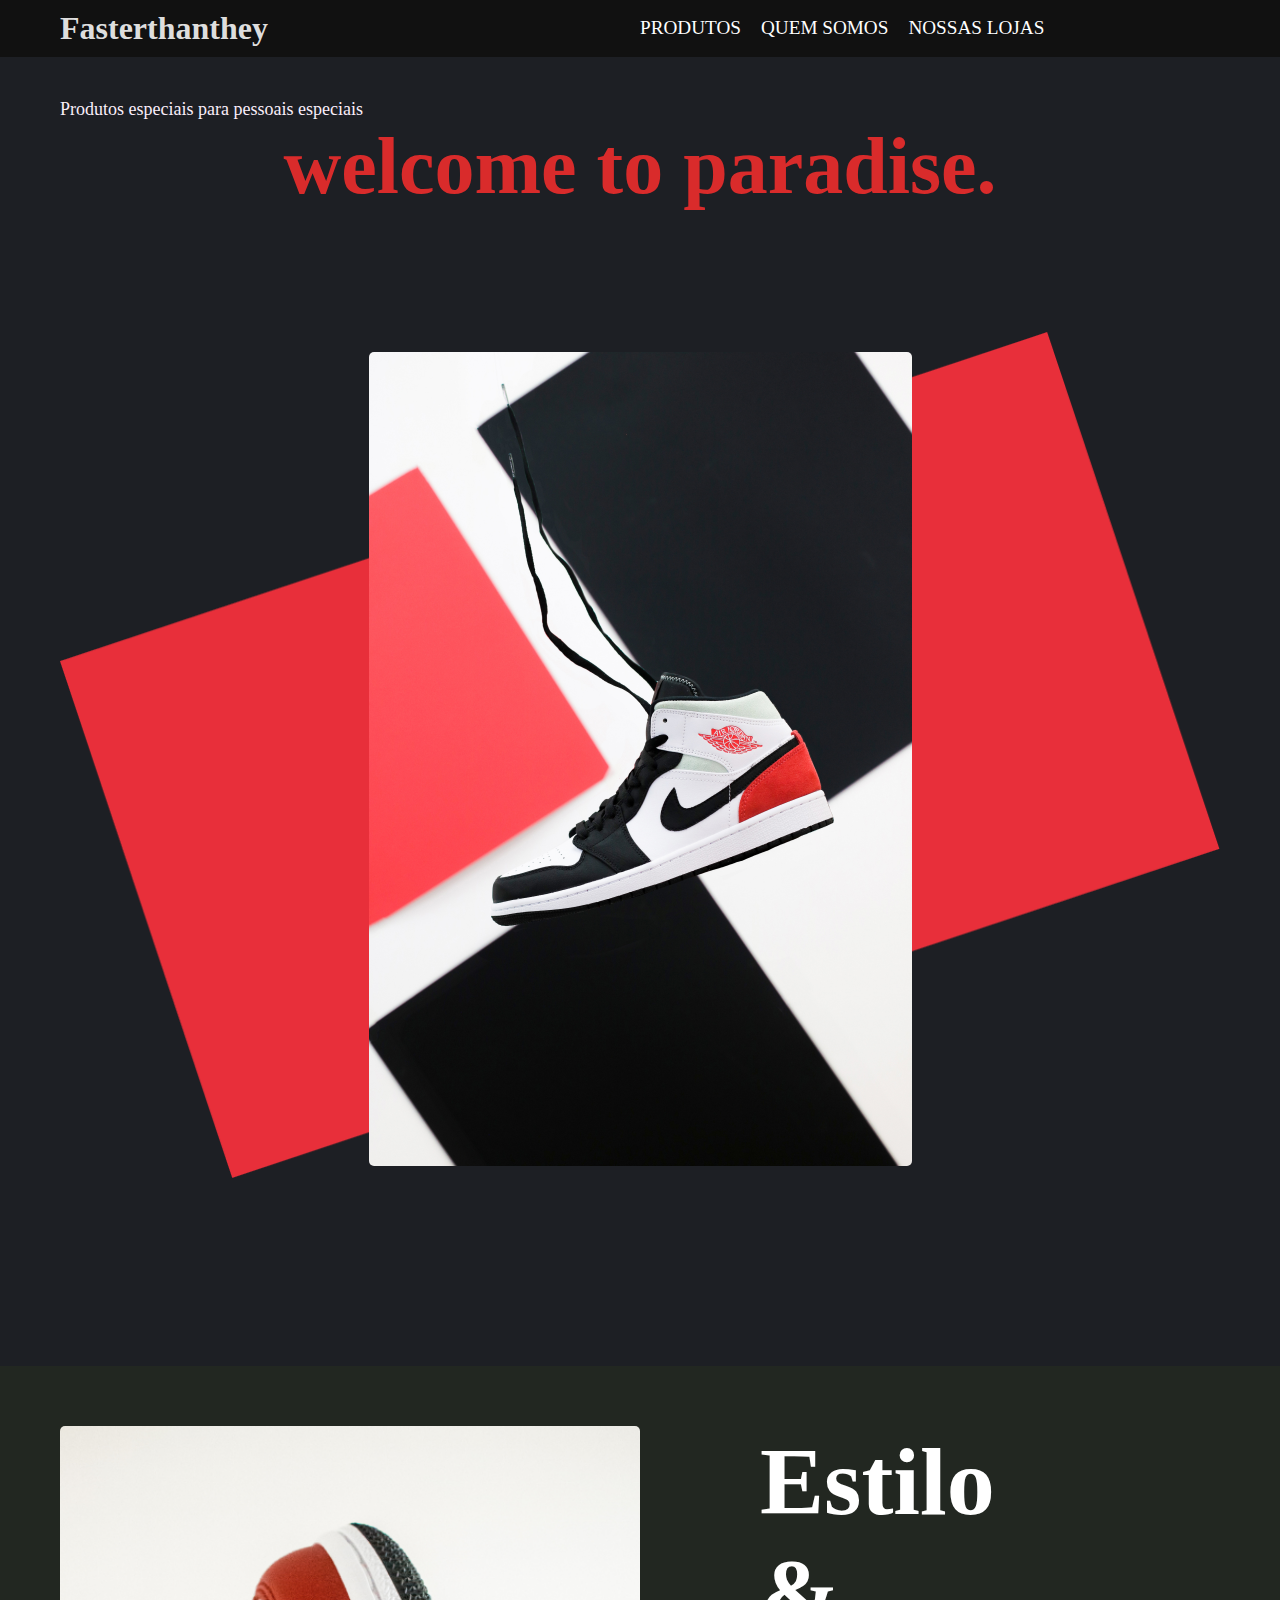
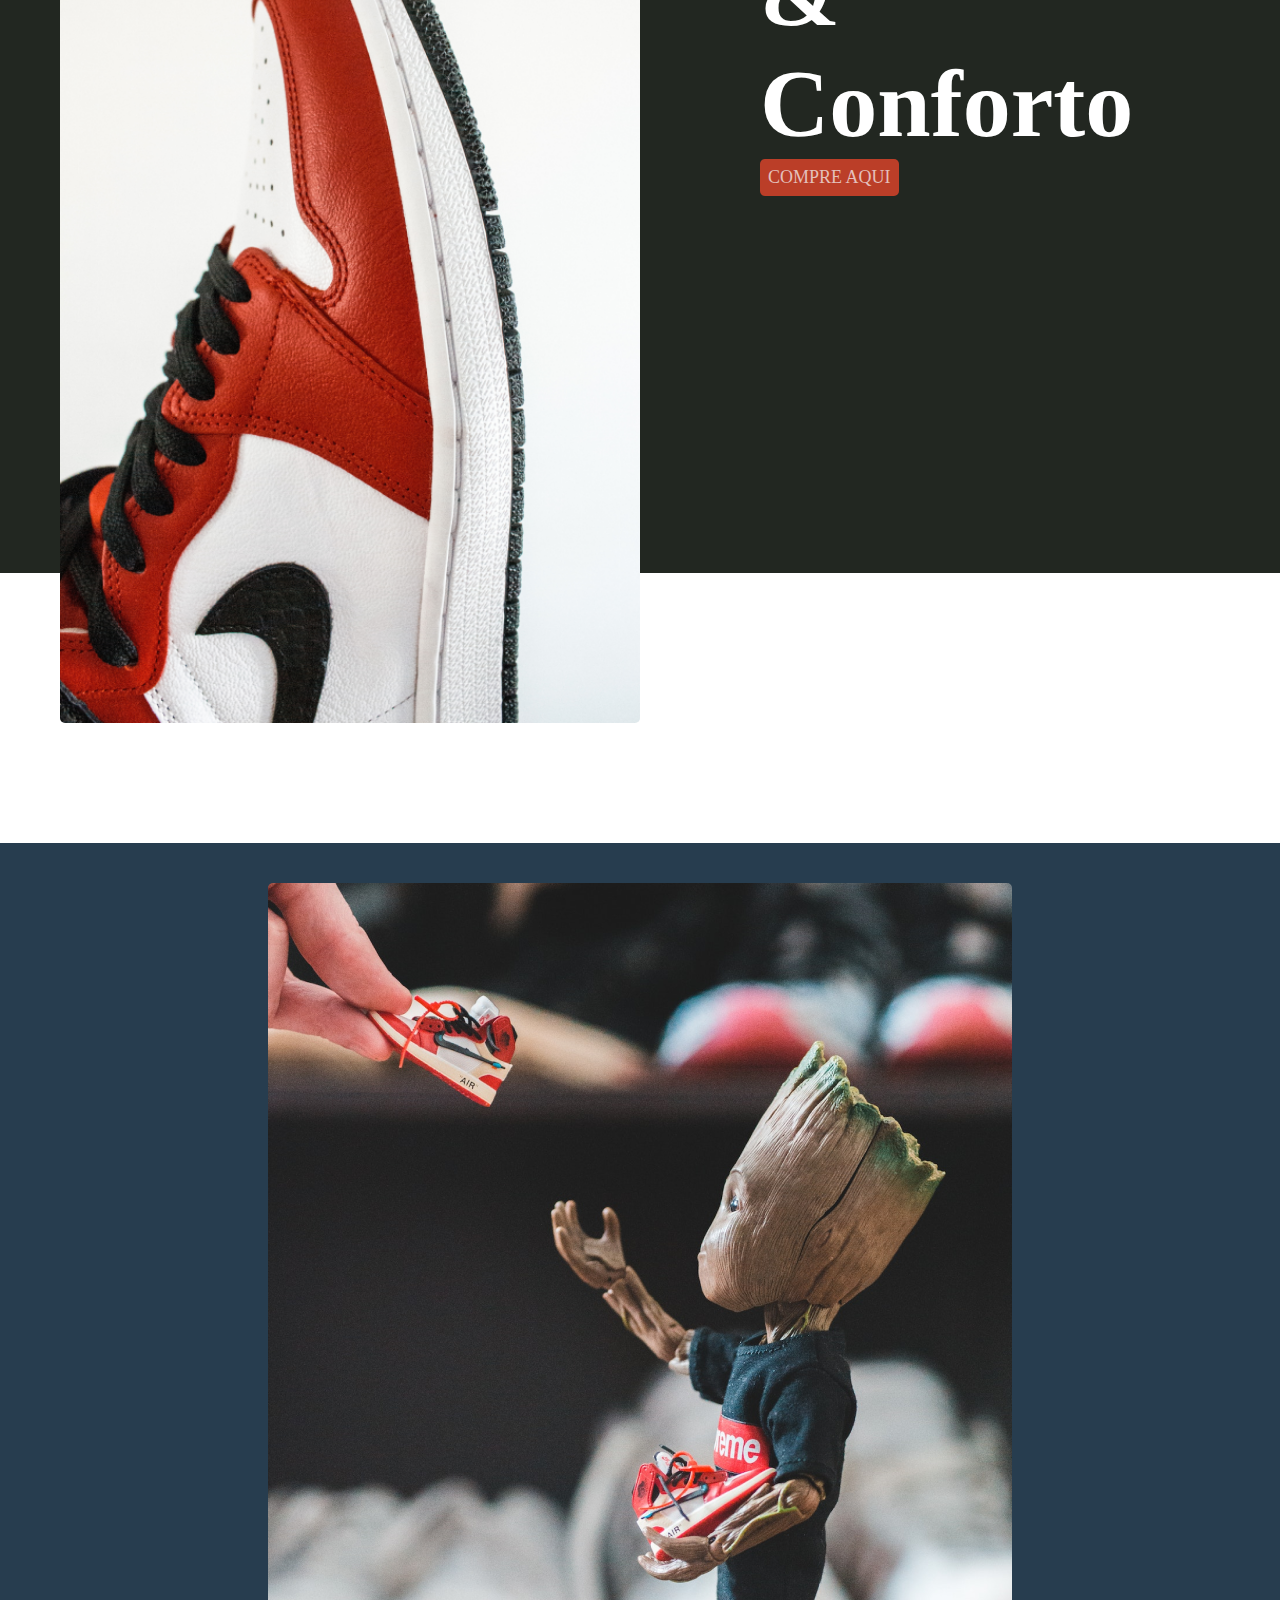
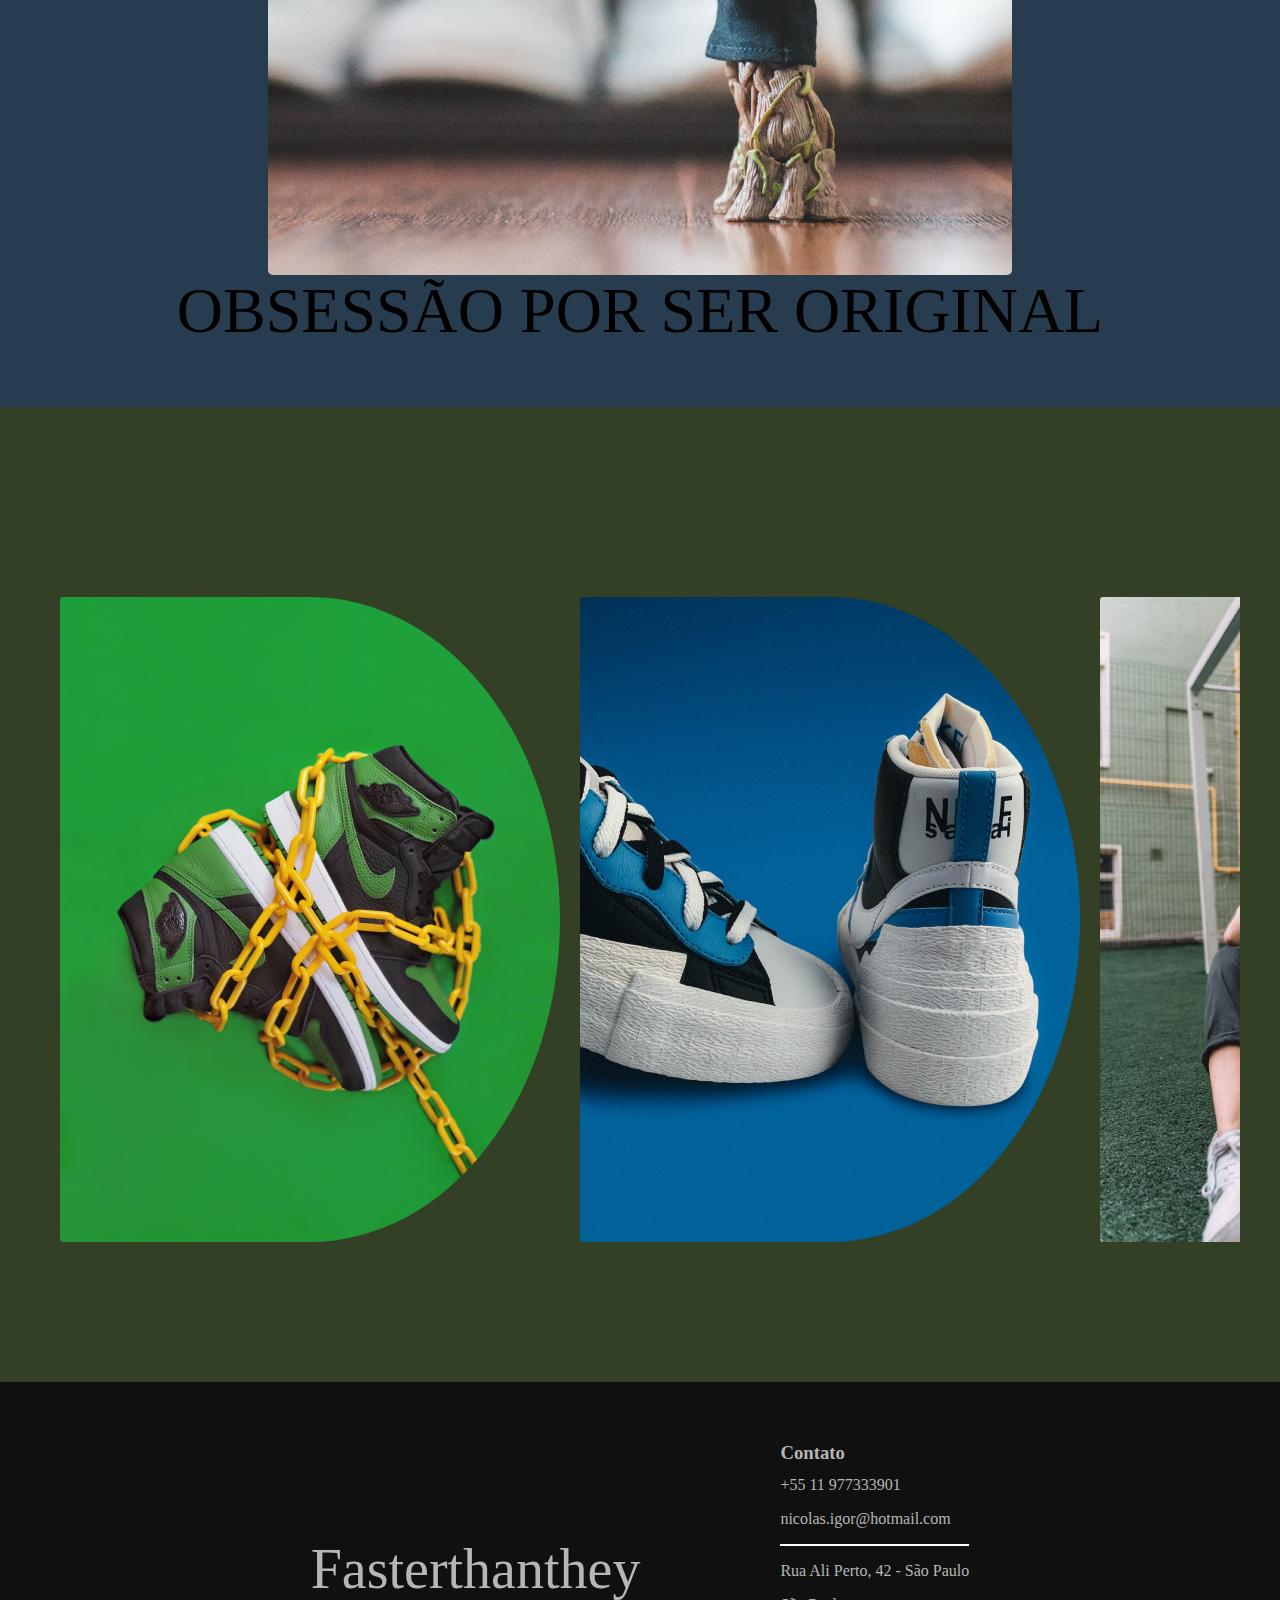
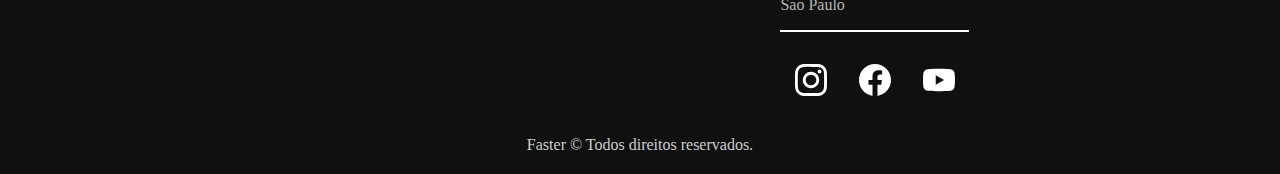
==== index.html @ 18b00ed6 "atualização" ====
<!DOCTYPE html>
<html lang="pt-br">

<head>
    <meta charset="UTF-8">
    <meta http-equiv="X-UA-Compatible" content="IE=edge">
    <meta name="viewport" content="width=device-width, initial-scale=1.0">
    <link rel="shortcut icon" href="./imagem/favicon-letra-n.ico" type="image/x-icon">
    <title>Fasterthanthey Store | Home</title>
    <link rel="stylesheet" href="./css/style.css">
    <link href="https://fonts.googleapis.com/css2?family=Material+Symbols+Outlined" rel="stylesheet" />
    <link href="https://fonts.googleapis.com/css2?family=Bruno+Ace+SC&display=swap" rel="stylesheet">
</head>

<body id="home">
    <header>

        <div class="header-bg">

            <div class="header-menu container">
                <h1><a href="./">Fasterthanthey</a></h1>
                <div class="header-menu-lista">
                    <nav>
                        <ul id="itens">
                            <li><a href="./produtos.html">PRODUTOS</a></li>
                            <li><a href="./quemsomos.html">QUEM SOMOS</a></li>
                            <li><a href="./lojas.html">NOSSAS LOJAS</a></li>
                        </ul>
                    </nav>
                </div>
            </div>
        </div>

    </header>



    <main>

        <div class="introducao-bg">

            <div class="introducao container">
                <div class="titulo">

                    <p class="font-1-m cor-5">Produtos especiais para pessoais especiais</p>
                    <h1>welcome to paradise.</h1>

                </div>

                <picture class="introducao-imagem">
                    <source media="(max-width:850px)" srcset="./imagem/home/foto-p-Nike-Air-Jordan-home.png"
                        type="image/png">
                    <img src="./imagem/home/Nike-Air-Jordan.jpg" alt="tenis nike air jordan">
                </picture>  

   

            </div>
        </div>
        

        <article>
            <div class="conteudo-bg">

                <div class="conteudo container">

                    <div class="conteudo-imagem">
                        <img src="./imagem/home/Nike-Air-Jordan-2.png" alt="tenis nike air jordan vermelho">
                    </div>

                    <div class="conteudo-texto">
                        <h2>Estilo & Conforto</h2>
                        <a class="botao" href="./produtos.html">Compre Aqui</a>
                    </div>

                </div>
            </div>

        </article>

        <section class=" conteudo-dois">

            <div class="container">

                <picture class="imagem-conteudo-dois">
                    <source media="(max-width:1050px)" srcset="./imagem/groot.png" type="image/jpg">
                    <img src="./imagem/groot.png" alt="groot com air jordan off white">
                </picture>

            </div>

            <h3 class="font-1-xxl-b">obsessão por ser original</h3>

        </section>

        <section id="home-page" class="conteudo-final-bg">

            <div class="conteudo-final carrossel container">

                <img src="/imagem/home/carrossel01.png" alt="">
                <img src="/imagem/home/carrossel02.png" alt="">
                <img src="/imagem/home/carrossel03.png" alt="">
                <img src="/imagem/home/carrossel04.png" alt="">
            </div>

        </section>


    </main>


    <footer class="footer-bg">
        <div class="footer container">
            <h1>Fasterthanthey</h1>
            <div class="footer-contato">
                <h3>Contato</h3>
                <ul>
                    <li><a href="tel:+5511977333901">+55 11 977333901</a></li>
                    <li><a href="mailto:nicolas.igor@hotmail.com">nicolas.igor@hotmail.com</a></li>
                    <li>Rua Ali Perto, 42 - São Paulo</li>
                    <li>São Paulo</li>
                </ul>


                <div class="footer-rede">
                    <a href="">
                        <img src="./img/redes/instagram.svg" alt="Instagram">
                    </a>

                    <a href="">
                        <img src="./img/redes/facebook.svg" alt="Instagram">
                    </a>

                    <a href="">
                        <img src="./img/redes/youtube.svg" alt="Instagram">
                    </a>

                </div>
            </div>



        </div>


        <div class="footer-copy cor-4">
            <p>Faster © Todos direitos reservados.</p>
        </div>
        </div>
    </footer>
</body>

</html>
---- css/style.css ----
/* Global  */
@import "./global/global.css";
@import "./global/header.css";
@import "./global/footer.css";

/* Utilidades  */
@import "./utilidades/componentes.css";
@import "./utilidades/cores.css";
@import "./utilidades/tipografia.css";

/* Home  */

@import "./Home/introducao.css";
@import "./Home/conteudo.css";


/* Produtos  */

@import "./produtos.css/produtos.css";  

/* Quem Somos */

@import "./quem-somos/quem-somos.css";


/* Lojas */

@import "./lojas/lojas.css";
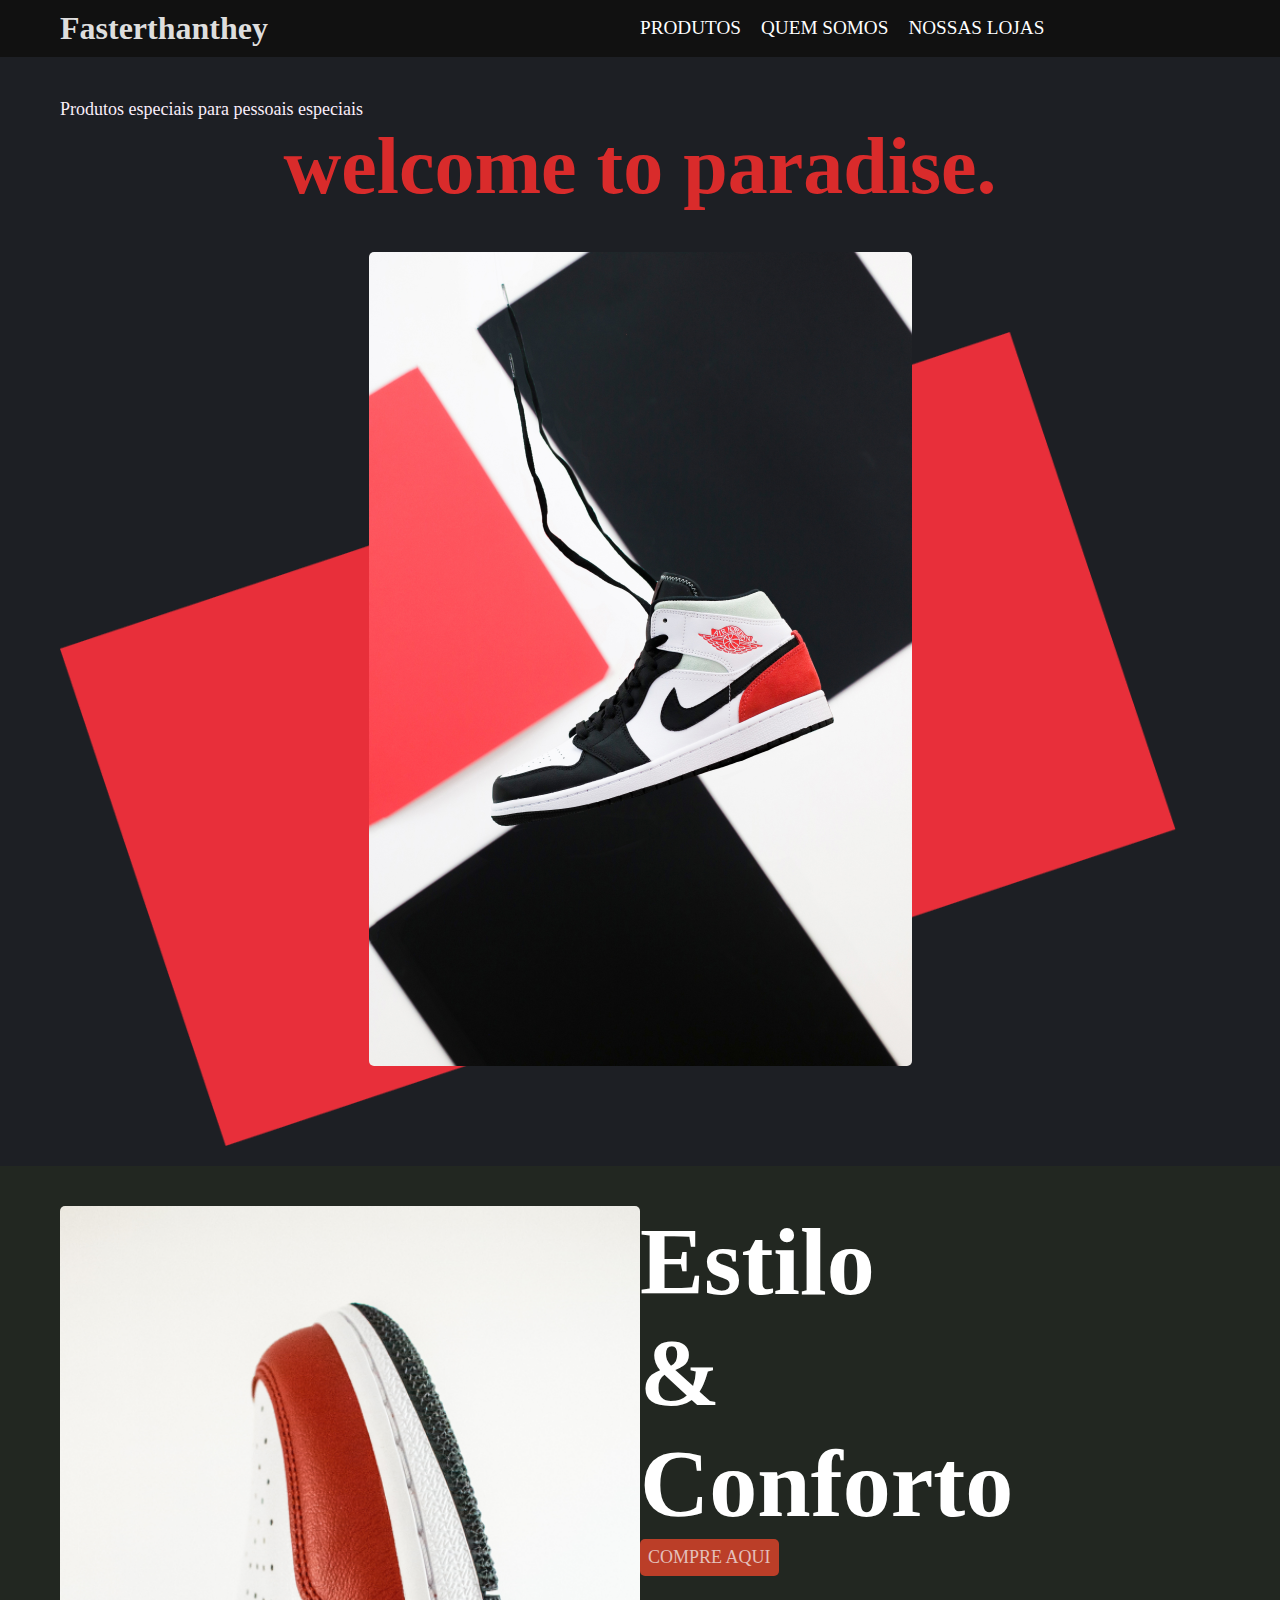
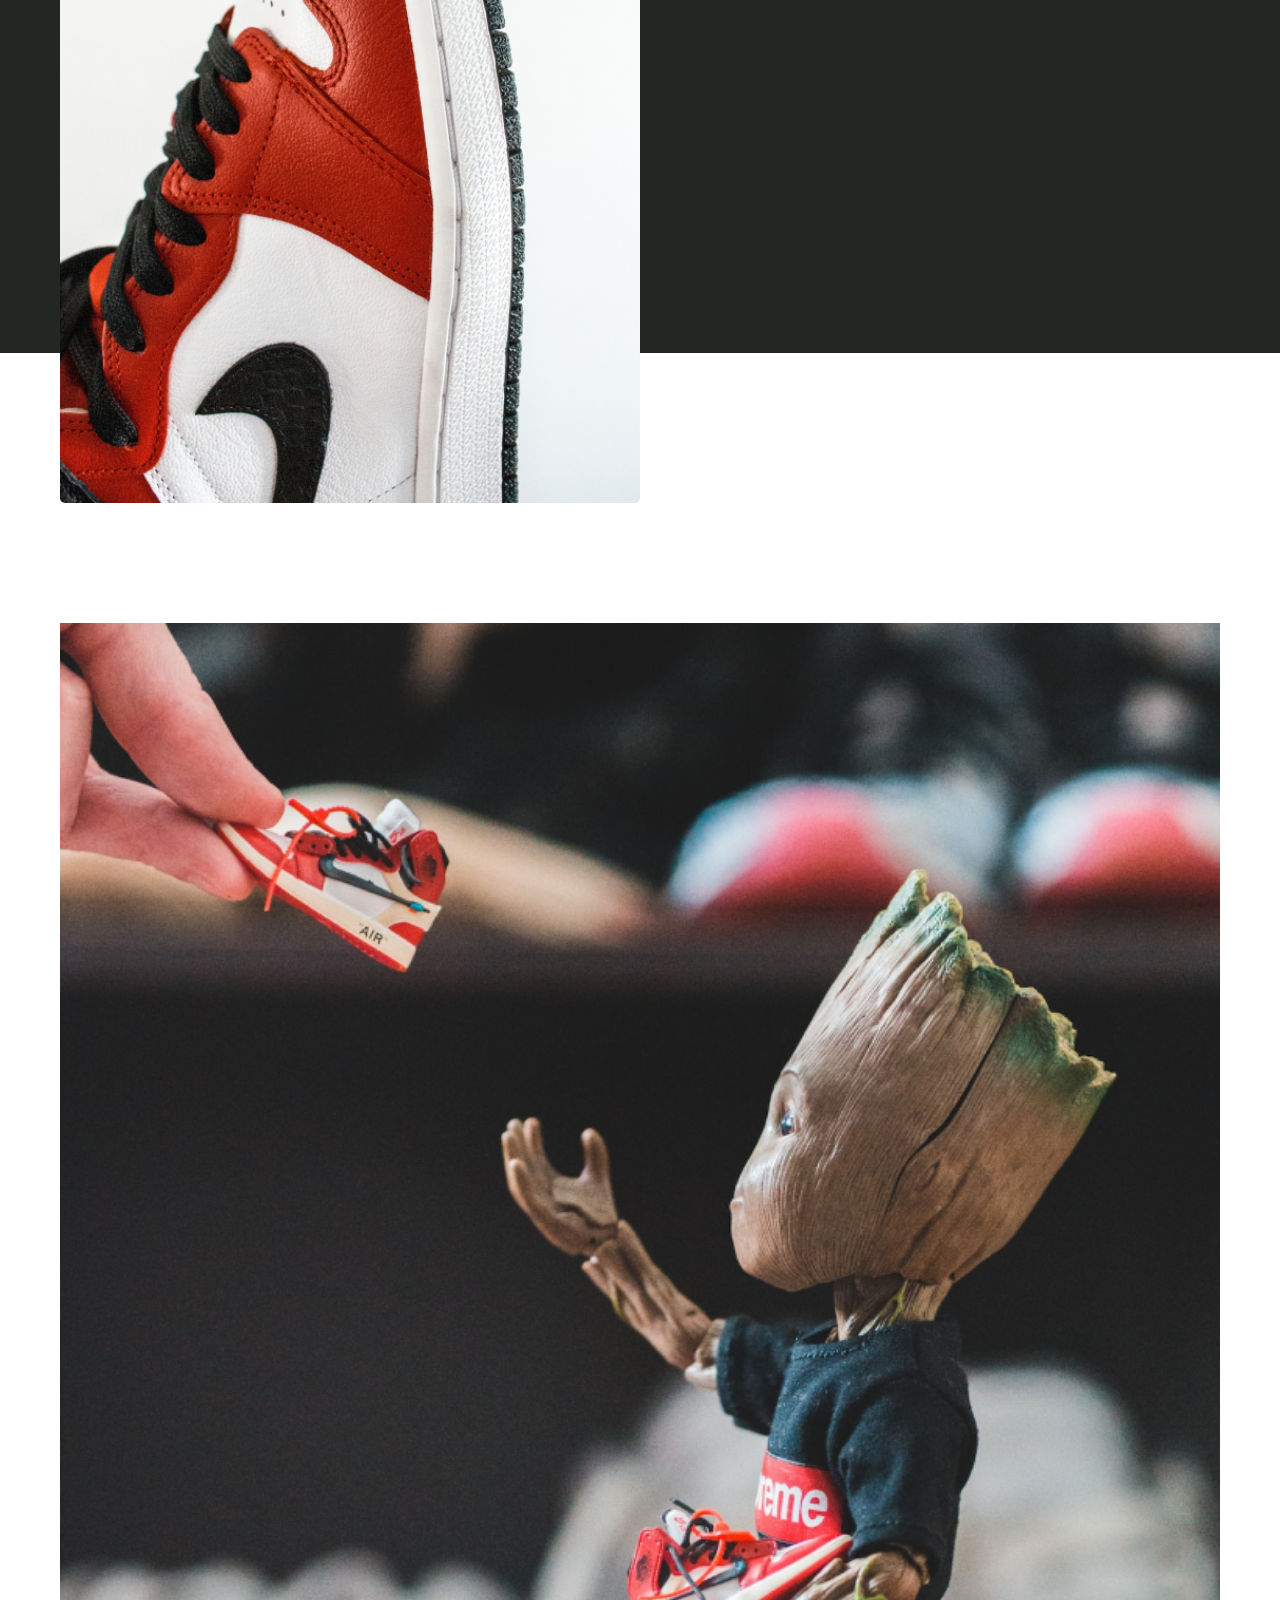
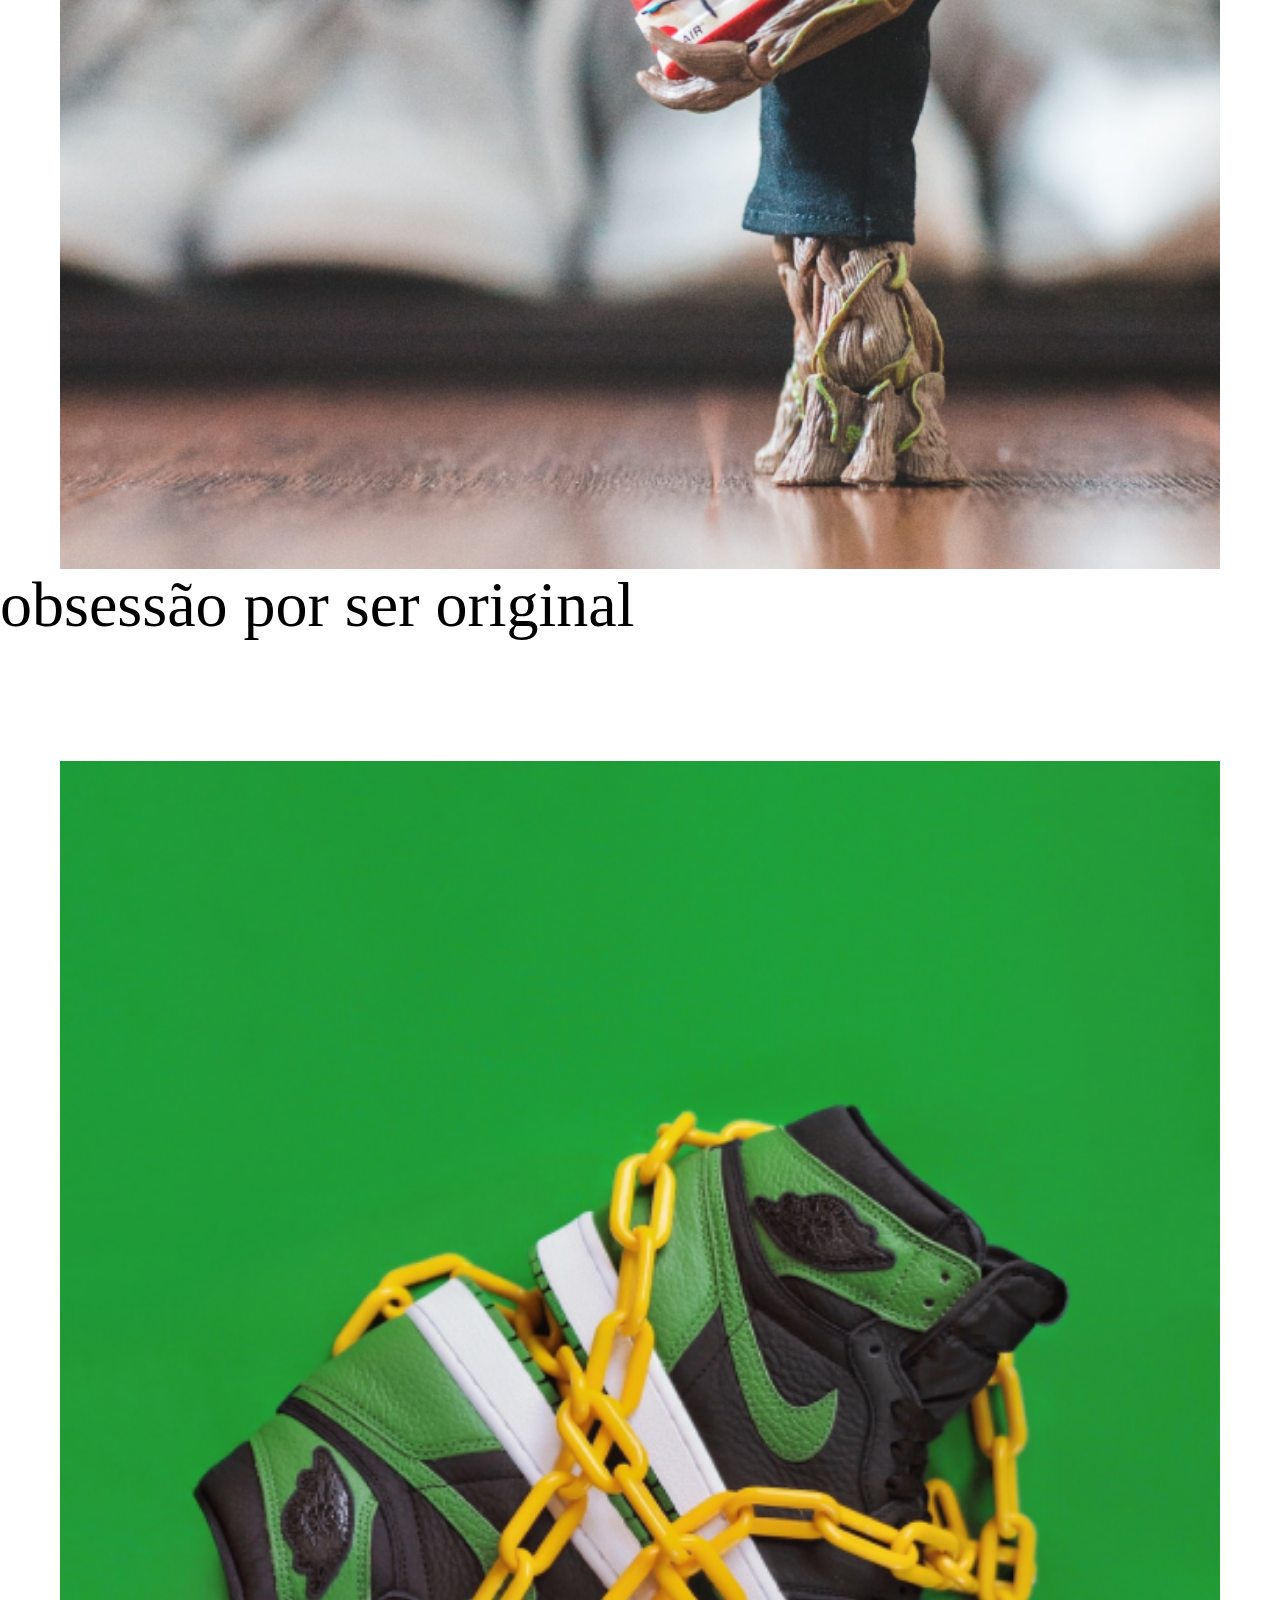
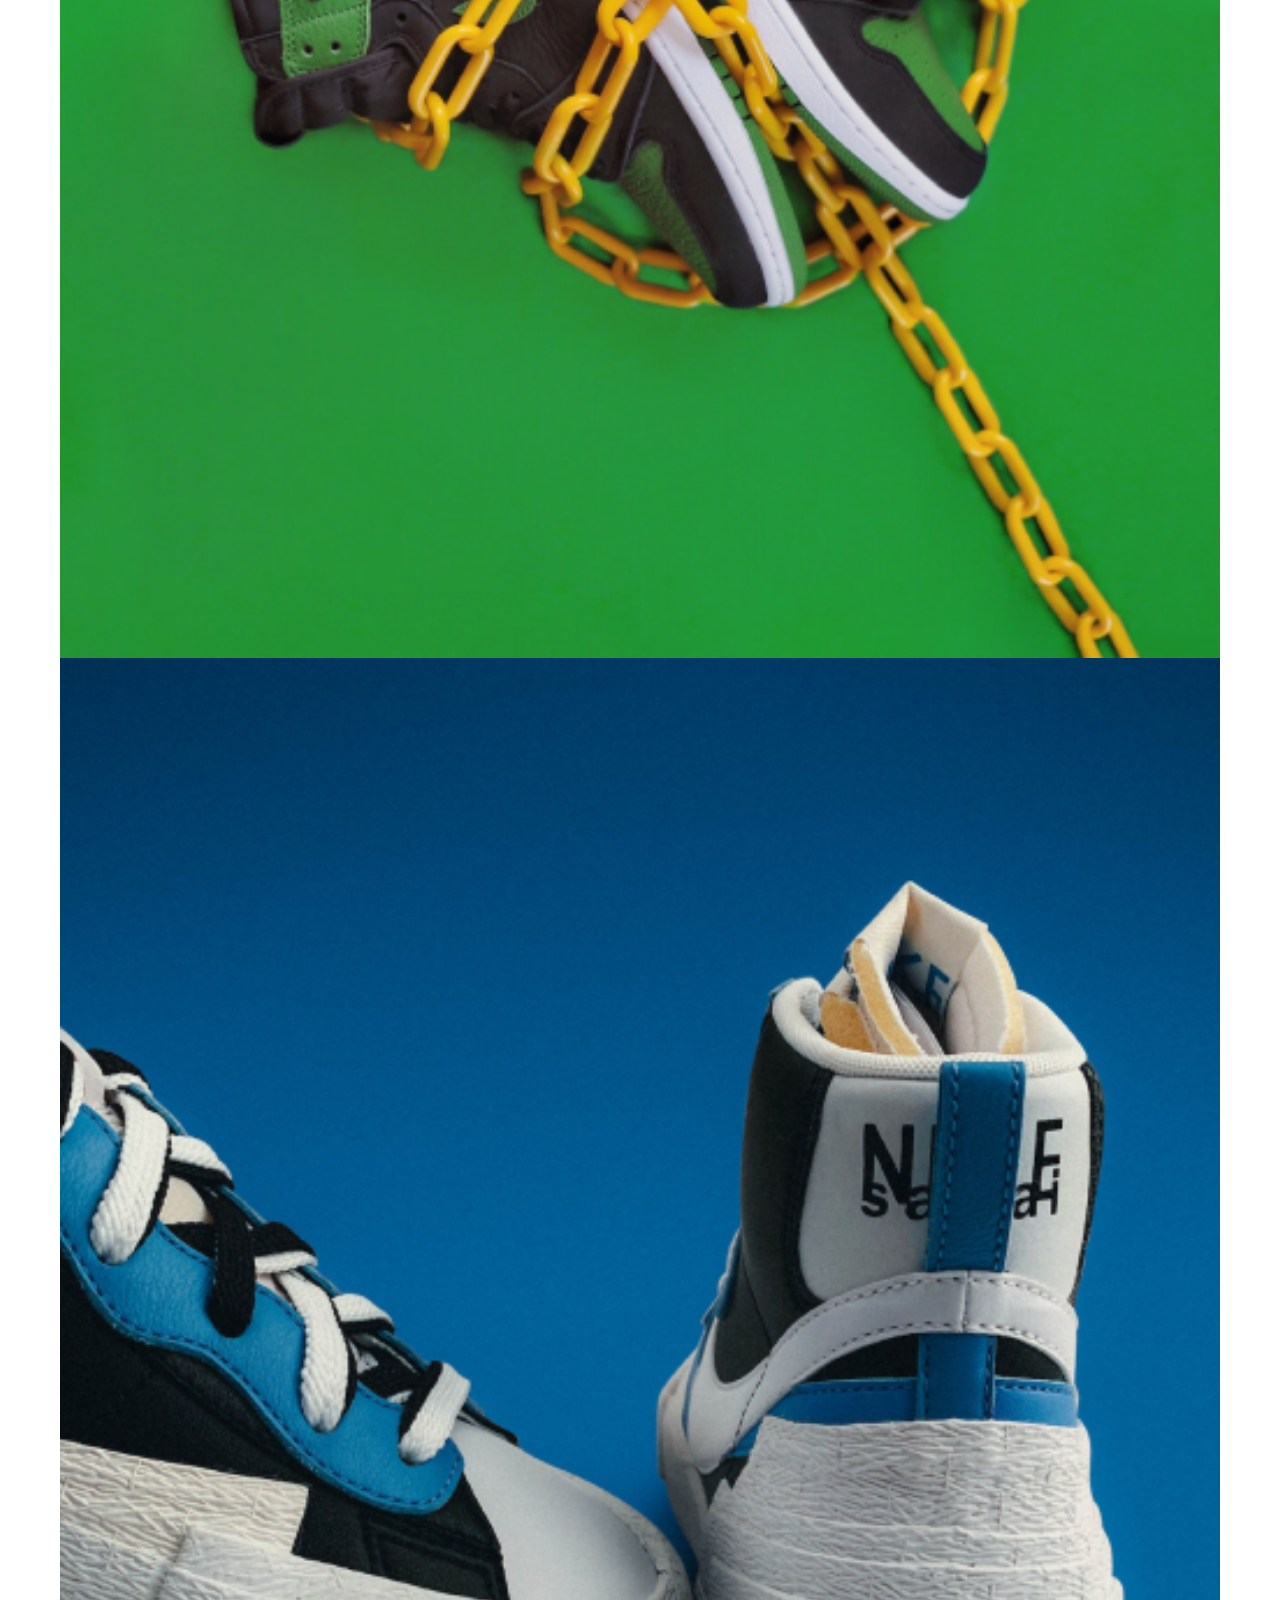
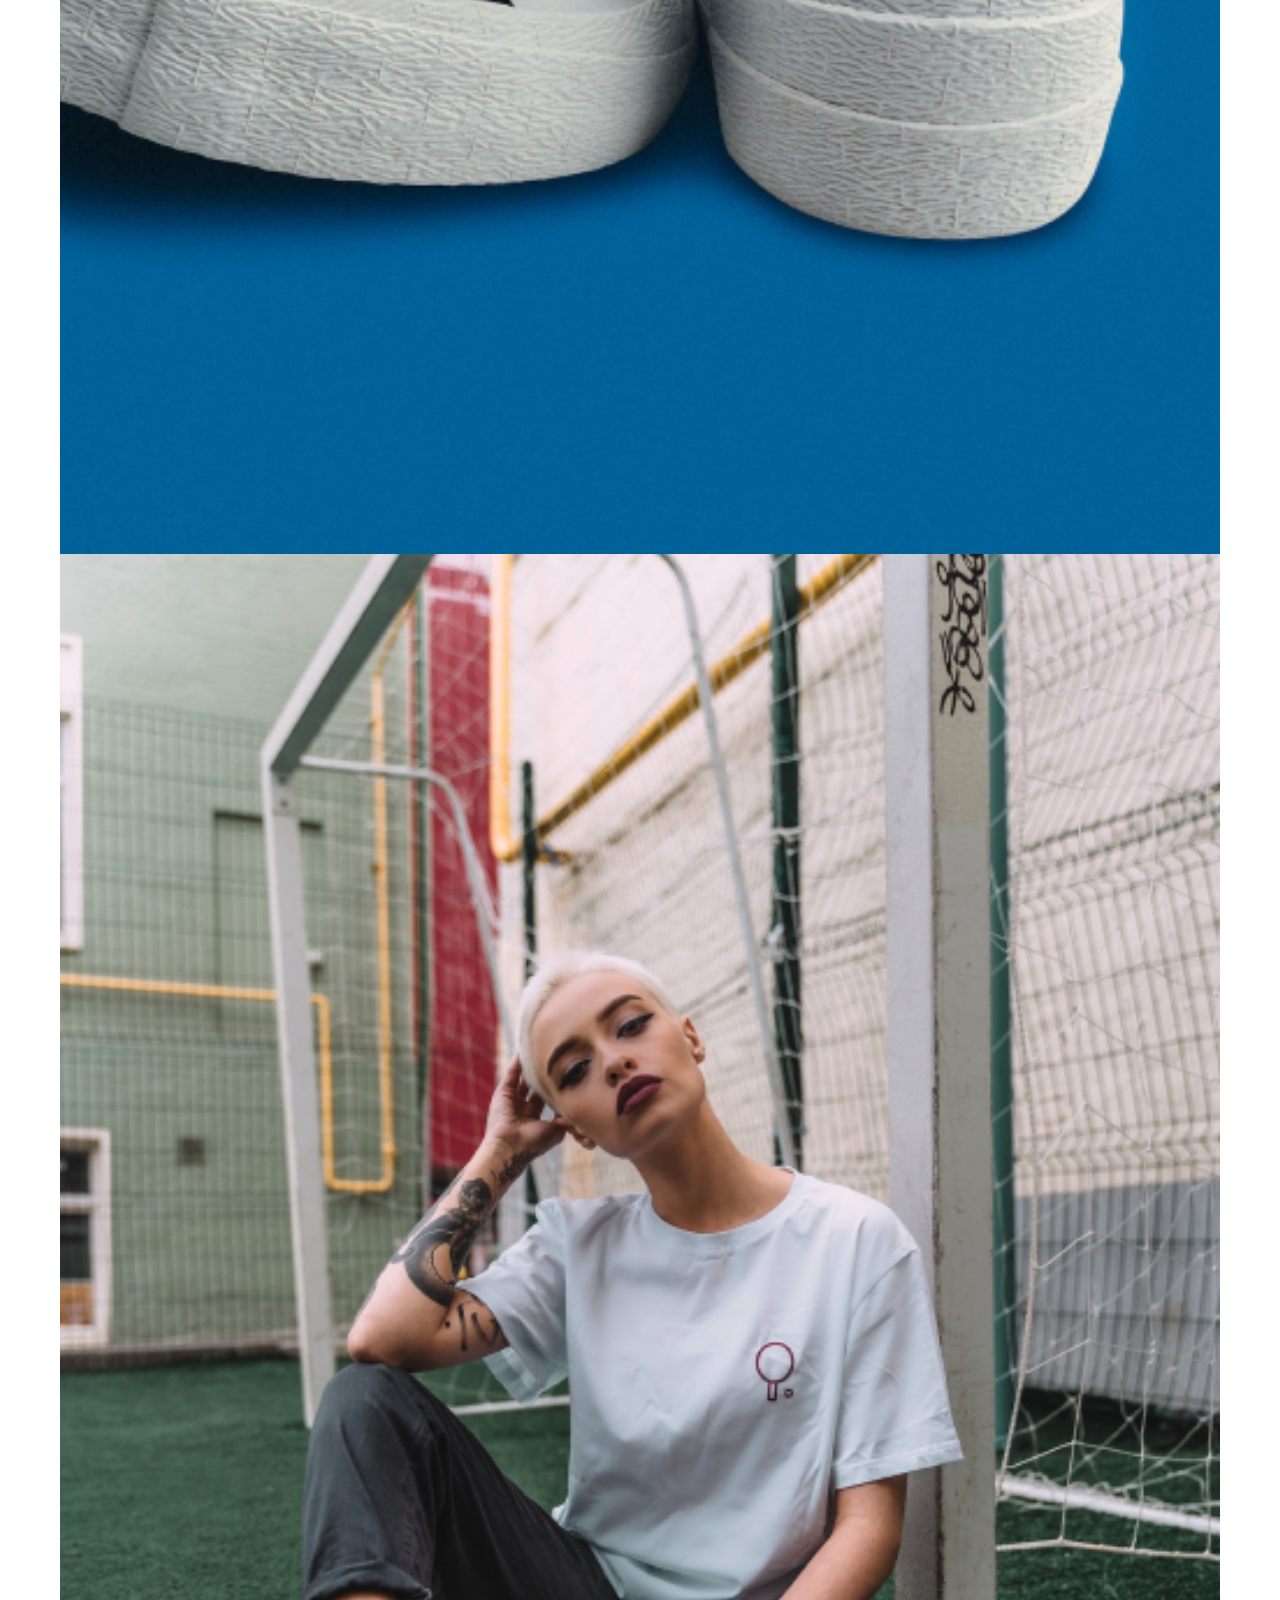
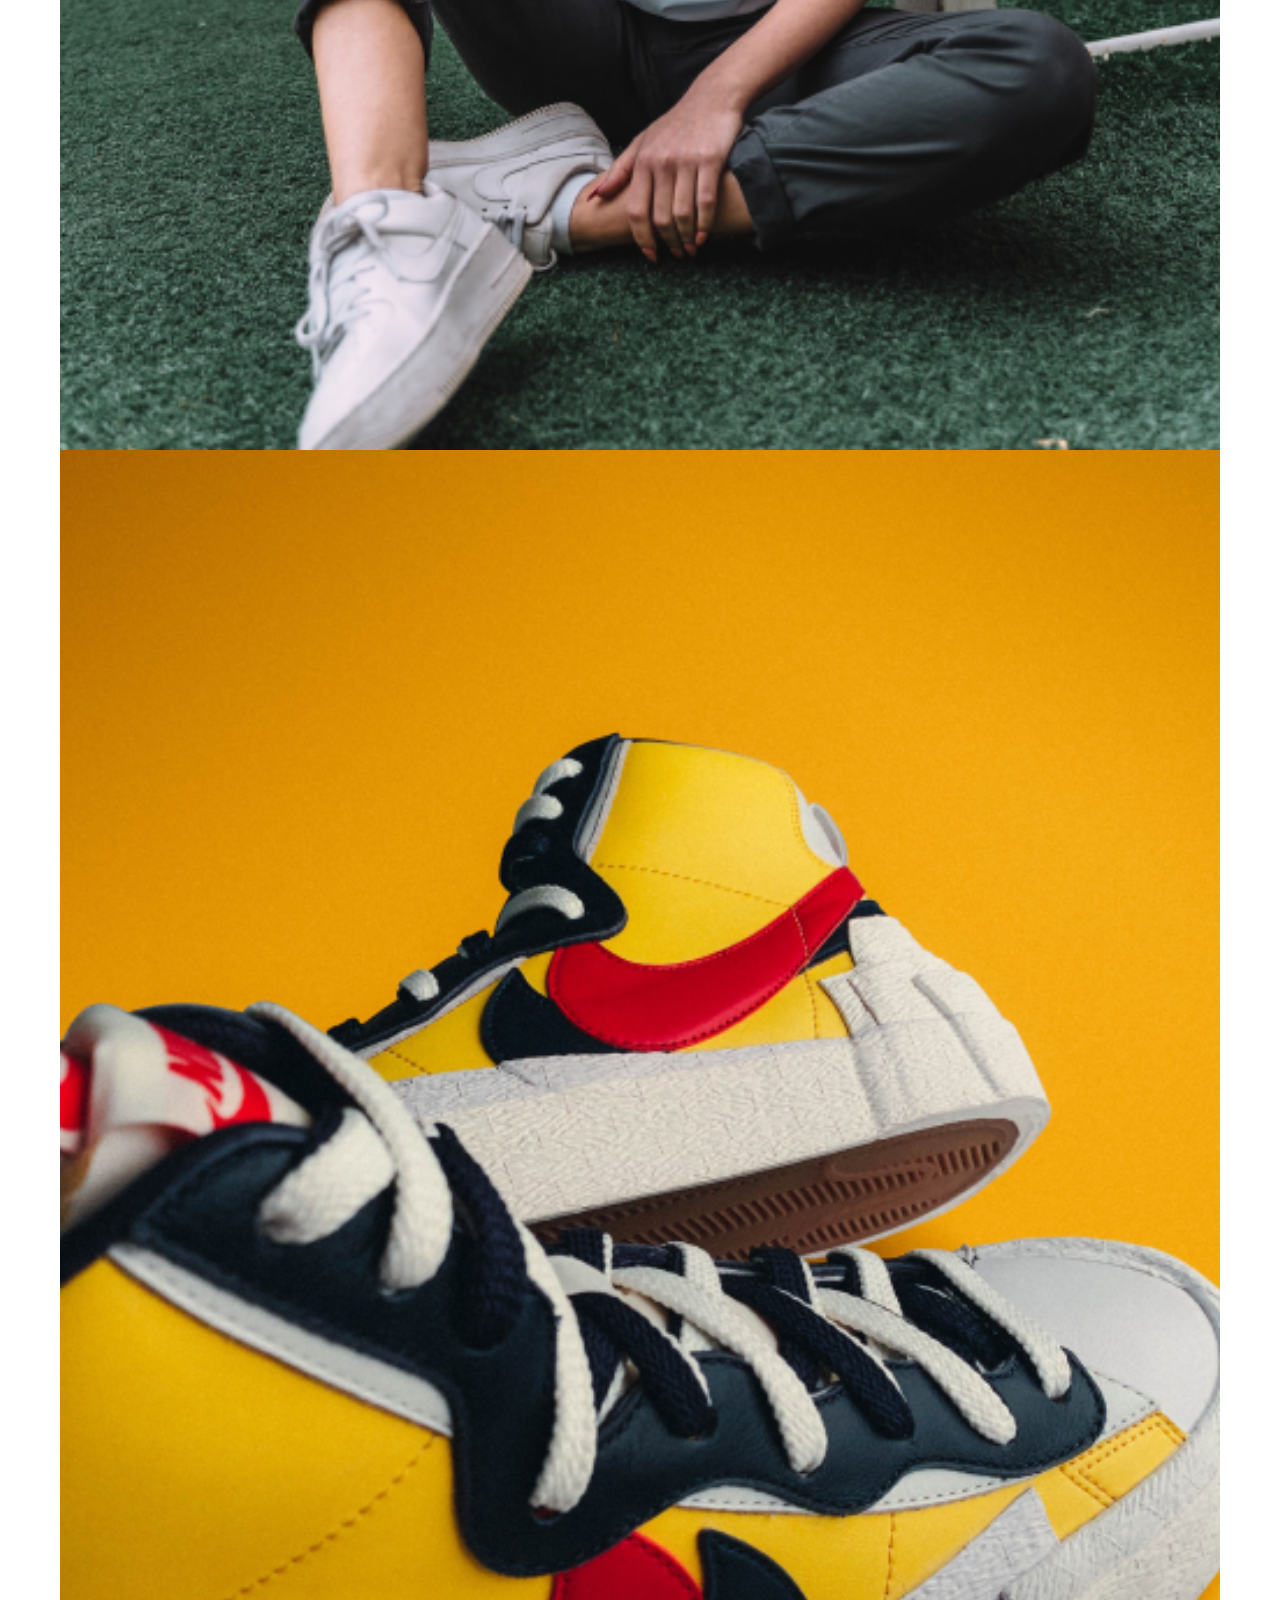
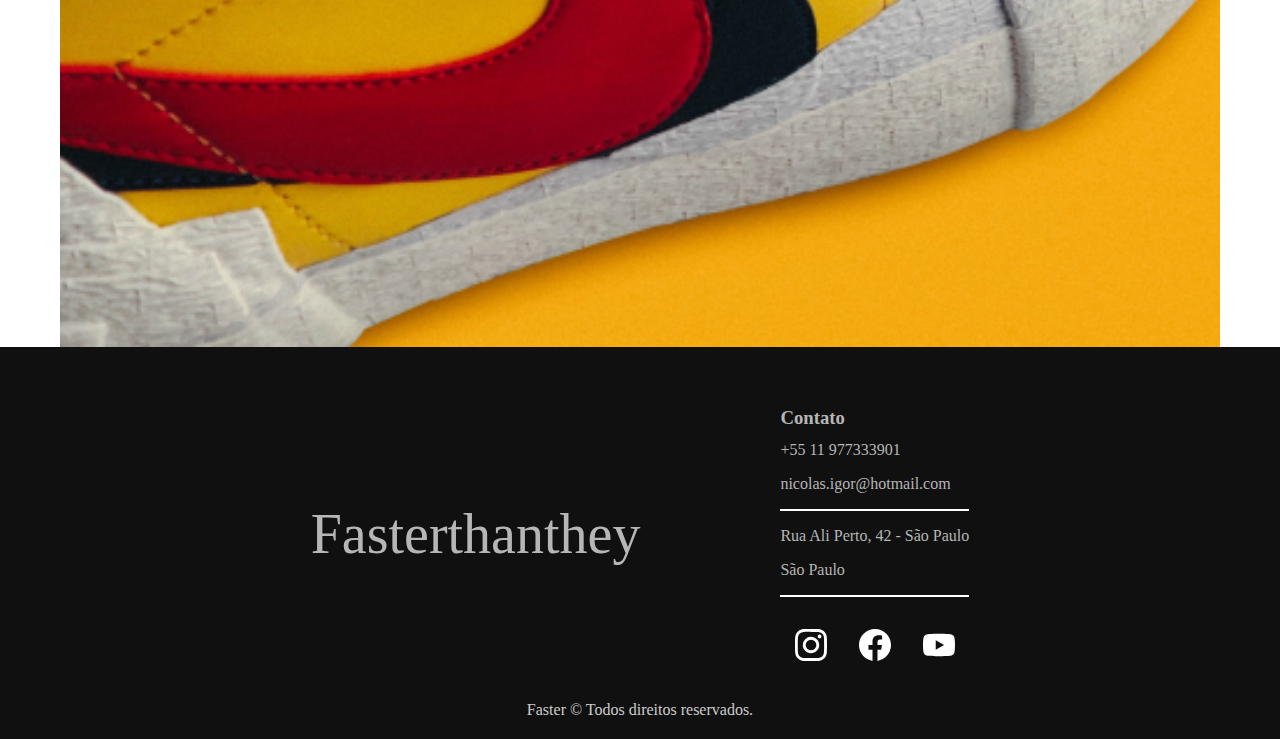
==== commit ac7f61a1: "atualização" ====
--- a/index.html
+++ b/index.html
@@ -18,7 +18,7 @@
         <div class="header-bg">
 
             <div class="header-menu container">
-                <h1><a href="./">Fasterthanthey</a></h1>
+                <h1><a href="./index.html">Fasterthanthey</a></h1>
                 <div class="header-menu-lista">
                     <nav>
                         <ul id="itens">
@@ -75,7 +75,6 @@
 
                 </div>
             </div>
-
         </article>
 
         <section class=" conteudo-dois">
@@ -97,10 +96,10 @@
 
             <div class="conteudo-final carrossel container">
 
-                <img src="/imagem/home/carrossel01.png" alt="">
-                <img src="/imagem/home/carrossel02.png" alt="">
-                <img src="/imagem/home/carrossel03.png" alt="">
-                <img src="/imagem/home/carrossel04.png" alt="">
+                <img src="./imagem/home/carrossel01.png" alt="">
+                <img src="./imagem/home/carrossel02.png" alt="">
+                <img src="./imagem/home/carrossel03.png" alt="">
+                <img src="./imagem/home/carrossel04.png" alt="">
             </div>
 
         </section>
